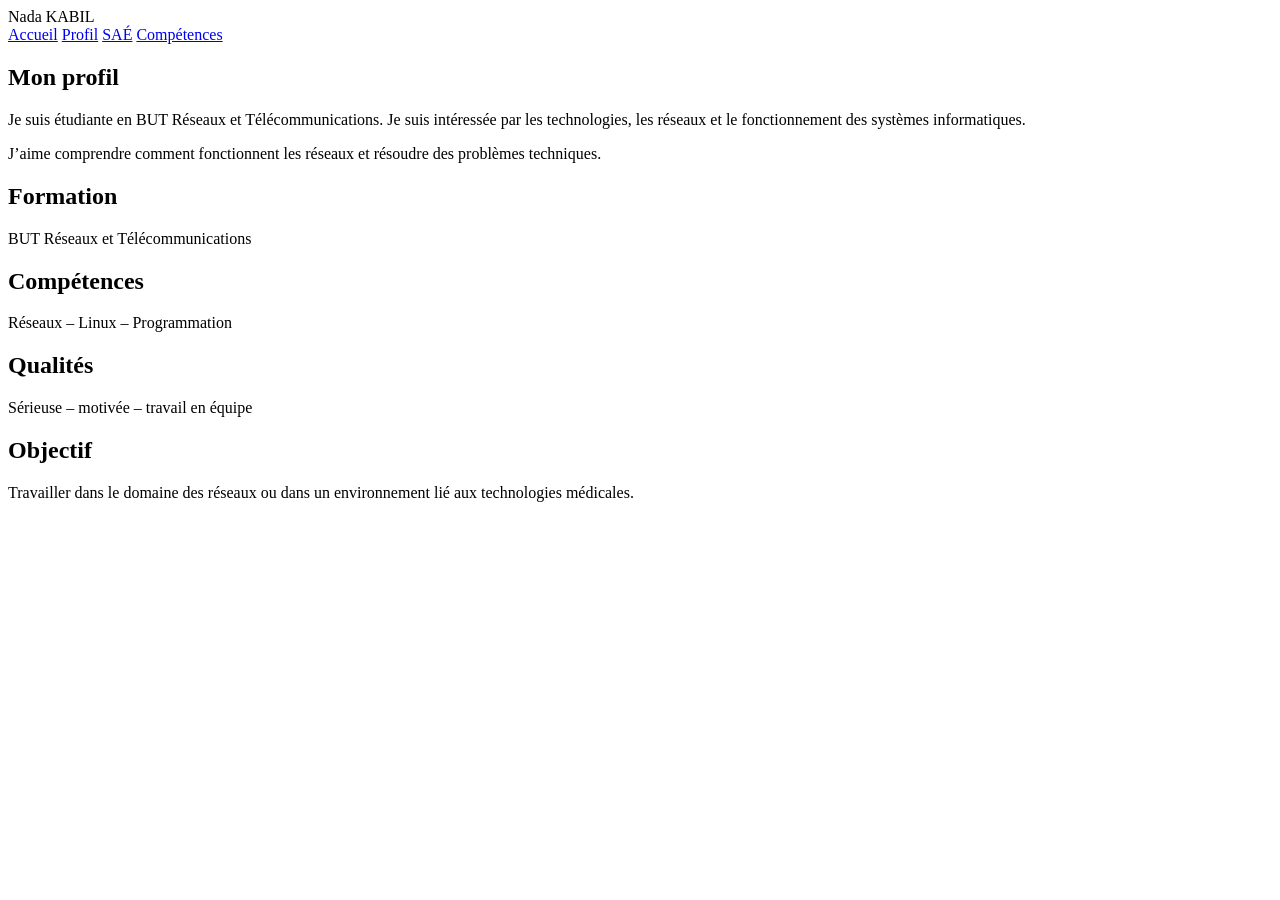
==== presentation.html @ b85b0846 "Add presentation.html for personal profile" ====
<!DOCTYPE html>
<html lang="fr">
<head>
    <meta charset="UTF-8">
    <title>Présentation - Nada</title>
    <link rel="stylesheet" href="style.css">
</head>

<body>

<header>
    <div class="logo">Nada KABIL</div>

    <nav>
        <a href="index.html">Accueil</a>
        <a href="presentation.html">Profil</a>
        <a href="#">SAÉ</a>
        <a href="#">Compétences</a>
    </nav>
</header>

<section class="presentation-new">

    <!-- LEFT -->
    <div class="left fade">
        <h1>Mon profil </h1>

        <p>
            Je suis étudiante en BUT Réseaux et Télécommunications.
            Je suis intéressée par les technologies, les réseaux
            et le fonctionnement des systèmes informatiques.
        </p>

        <p>
            J’aime comprendre comment fonctionnent les réseaux
            et résoudre des problèmes techniques.
        </p>
    </div>

    <!-- RIGHT -->
    <div class="right fade">

        <div class="box">
            <h2> Formation</h2>
            <p>BUT Réseaux et Télécommunications</p>
        </div>

        <div class="box">
            <h2>Compétences</h2>
            <p>Réseaux – Linux – Programmation</p>
        </div>

        <div class="box">
            <h2>Qualités</h2>
            <p>Sérieuse – motivée – travail en équipe</p>
        </div>

        <div class="box">
            <h2>Objectif</h2>
            <p>
                Travailler dans le domaine des réseaux
                ou dans un environnement lié aux technologies médicales.
            </p>
        </div>

    </div>

</section>

</body>
</html>
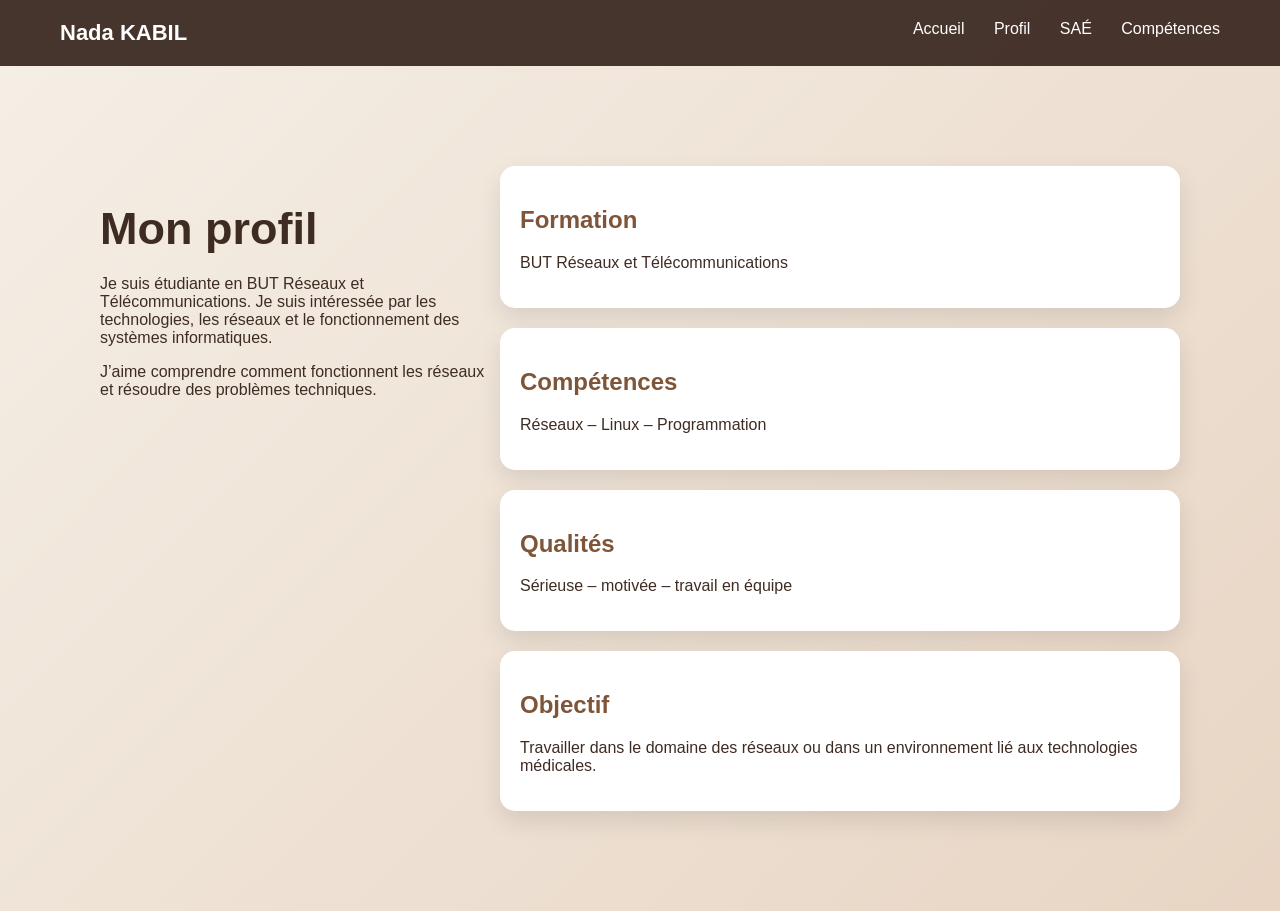
==== commit 3c946484: "Clean up presentation.html formatting and comments Removed unnecessary comments and fixed spacing in" ====
--- a/presentation.html
+++ b/presentation.html
@@ -21,9 +21,8 @@
 
 <section class="presentation-new">
 
-    <!-- LEFT -->
     <div class="left fade">
-        <h1>Mon profil </h1>
+        <h1>Mon profil</h1>
 
         <p>
             Je suis étudiante en BUT Réseaux et Télécommunications.
@@ -37,11 +36,10 @@
         </p>
     </div>
 
-    <!-- RIGHT -->
     <div class="right fade">
 
         <div class="box">
-            <h2> Formation</h2>
+            <h2>Formation</h2>
             <p>BUT Réseaux et Télécommunications</p>
         </div>
 
--- a/style.css
+++ b/style.css
@@ -0,0 +1,156 @@
+body {
+    margin: 0;
+    font-family: 'Segoe UI', sans-serif;
+    background: linear-gradient(135deg, #f5efe6, #e8d5c4);
+    color: #3e2c23;
+}
+
+/* HEADER */
+header {
+    display: flex;
+    justify-content: space-between;
+    padding: 20px 60px;
+    background: rgba(62, 44, 35, 0.95);
+    color: white;
+}
+
+.logo {
+    font-size: 22px;
+    font-weight: bold;
+}
+
+nav a {
+    margin-left: 25px;
+    color: white;
+    text-decoration: none;
+}
+
+/* HERO */
+.hero {
+    display: flex;
+    justify-content: space-between;
+    align-items: center;
+    padding: 100px;
+}
+
+.hero-text {
+    max-width: 500px;
+}
+
+.hero-text h1 {
+    font-size: 50px;
+}
+
+.subtitle {
+    color: #a47148;
+    margin: 15px 0;
+    font-size: 20px;
+}
+
+.hero-text p {
+    line-height: 1.7;
+}
+
+/* BUTTON */
+.btn {
+    display: inline-block;
+    margin-top: 25px;
+    padding: 14px 28px;
+    background: linear-gradient(45deg, #a47148, #7f5539);
+    color: white;
+    text-decoration: none;
+    border-radius: 10px;
+    transition: 0.3s;
+}
+
+.btn:hover {
+    transform: translateY(-3px);
+}
+
+/* IMAGE */
+.hero-img img {
+    width: 320px;
+    border-radius: 20px;
+}
+
+/* ANIMATION */
+.fade {
+    opacity: 0;
+    transform: translateY(20px);
+    animation: fadeUp 1s ease forwards;
+}
+
+.hero-text { animation-delay: 0.3s; }
+.hero-img { animation-delay: 0.6s; }
+
+@keyframes fadeUp {
+    to {
+        opacity: 1;
+        transform: translateY(0);
+    }
+}
+
+/* RESPONSIVE */
+@media (max-width: 900px) {
+    .hero {
+        flex-direction: column;
+        text-align: center;
+    }
+
+    .hero-img img {
+        margin-top: 30px;
+    }
+}
+.presentation-new {
+    display: flex;
+    justify-content: space-between;
+    padding: 100px;
+}
+
+/* LEFT */
+.presentation-new .left {
+    max-width: 400px;
+}
+
+.presentation-new h1 {
+    font-size: 45px;
+    margin-bottom: 20px;
+}
+
+/* RIGHT */
+.presentation-new .right {
+    display: flex;
+    flex-direction: column;
+    gap: 20px;
+}
+
+/* BOXES */
+.box {
+    background: white;
+    padding: 20px;
+    border-radius: 15px;
+    box-shadow: 0 10px 25px rgba(0,0,0,0.1);
+    transition: 0.3s;
+}
+
+.box:hover {
+    transform: translateY(-5px);
+}
+
+.box h2 {
+    color: #7f5539;
+}
+
+/* ANIMATION */
+.fade {
+    opacity: 0;
+    transform: translateY(20px);
+    animation: fadeUp 1s ease forwards;
+}
+
+@keyframes fadeUp {
+    to {
+        opacity: 1;
+        transform: translateY(0);
+    }
+}
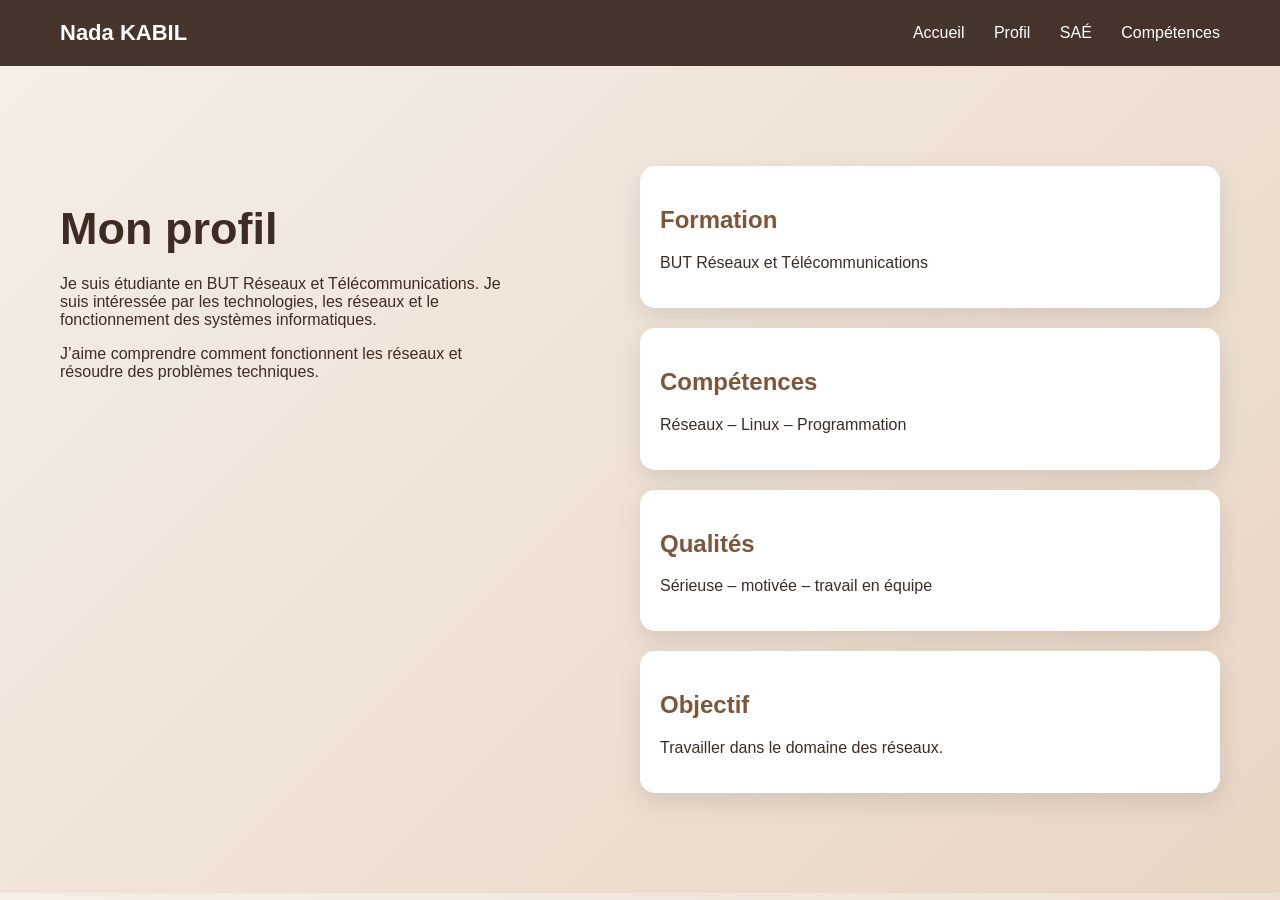
==== commit e45e4e31: "Update objective text in presentation.html" ====
--- a/presentation.html
+++ b/presentation.html
@@ -56,8 +56,8 @@
         <div class="box">
             <h2>Objectif</h2>
             <p>
-                Travailler dans le domaine des réseaux
-                ou dans un environnement lié aux technologies médicales.
+                Travailler dans le domaine des réseaux.
+             
             </p>
         </div>
 
--- a/style.css
+++ b/style.css
@@ -9,6 +9,7 @@
 header {
     display: flex;
     justify-content: space-between;
+    align-items: center;
     padding: 20px 60px;
     background: rgba(62, 44, 35, 0.95);
     color: white;
@@ -28,17 +29,20 @@
 /* HERO */
 .hero {
     display: flex;
+    align-items: center;
     justify-content: space-between;
-    align-items: center;
-    padding: 100px;
+    padding: 0 60px;
+    height: 100vh;
 }
 
+/* TEXT */
 .hero-text {
-    max-width: 500px;
+    width: 45%;
 }
 
 .hero-text h1 {
-    font-size: 50px;
+    font-size: 55px;
+    margin: 0;
 }
 
 .subtitle {
@@ -64,13 +68,26 @@
 }
 
 .btn:hover {
-    transform: translateY(-3px);
+    transform: translateY(-5px) scale(1.05);
 }
 
 /* IMAGE */
+.hero-img {
+    width: 45%;
+    display: flex;
+    justify-content: center;
+}
+
 .hero-img img {
-    width: 320px;
+    width: 100%;
+    max-width: 420px;
     border-radius: 20px;
+    object-fit: contain;
+    transition: 0.4s;
+}
+
+.hero-img img:hover {
+    transform: scale(1.05) rotate(1deg);
 }
 
 /* ANIMATION */
@@ -80,8 +97,13 @@
     animation: fadeUp 1s ease forwards;
 }
 
-.hero-text { animation-delay: 0.3s; }
-.hero-img { animation-delay: 0.6s; }
+.hero-text {
+    animation-delay: 0.3s;
+}
+
+.hero-img {
+    animation-delay: 0.6s;
+}
 
 @keyframes fadeUp {
     to {
@@ -90,41 +112,30 @@
     }
 }
 
-/* RESPONSIVE */
-@media (max-width: 900px) {
-    .hero {
-        flex-direction: column;
-        text-align: center;
-    }
+/* ===== PRESENTATION ===== */
 
-    .hero-img img {
-        margin-top: 30px;
-    }
-}
 .presentation-new {
     display: flex;
     justify-content: space-between;
-    padding: 100px;
+    padding: 100px 60px;
 }
 
-/* LEFT */
 .presentation-new .left {
-    max-width: 400px;
+    width: 40%;
 }
 
-.presentation-new h1 {
+.presentation-new .left h1 {
     font-size: 45px;
     margin-bottom: 20px;
 }
 
-/* RIGHT */
 .presentation-new .right {
+    width: 50%;
     display: flex;
     flex-direction: column;
     gap: 20px;
 }
 
-/* BOXES */
 .box {
     background: white;
     padding: 20px;
@@ -141,16 +152,31 @@
     color: #7f5539;
 }
 
-/* ANIMATION */
-.fade {
-    opacity: 0;
-    transform: translateY(20px);
-    animation: fadeUp 1s ease forwards;
-}
+/* RESPONSIVE */
+@media (max-width: 900px) {
+    .hero {
+        flex-direction: column;
+        text-align: center;
+        height: auto;
+        padding: 40px;
+    }
 
-@keyframes fadeUp {
-    to {
-        opacity: 1;
-        transform: translateY(0);
+    .hero-text,
+    .hero-img {
+        width: 100%;
+    }
+
+    .hero-img img {
+        margin-top: 30px;
+        width: 250px;
+    }
+
+    .presentation-new {
+        flex-direction: column;
+    }
+
+    .presentation-new .left,
+    .presentation-new .right {
+        width: 100%;
     }
 }
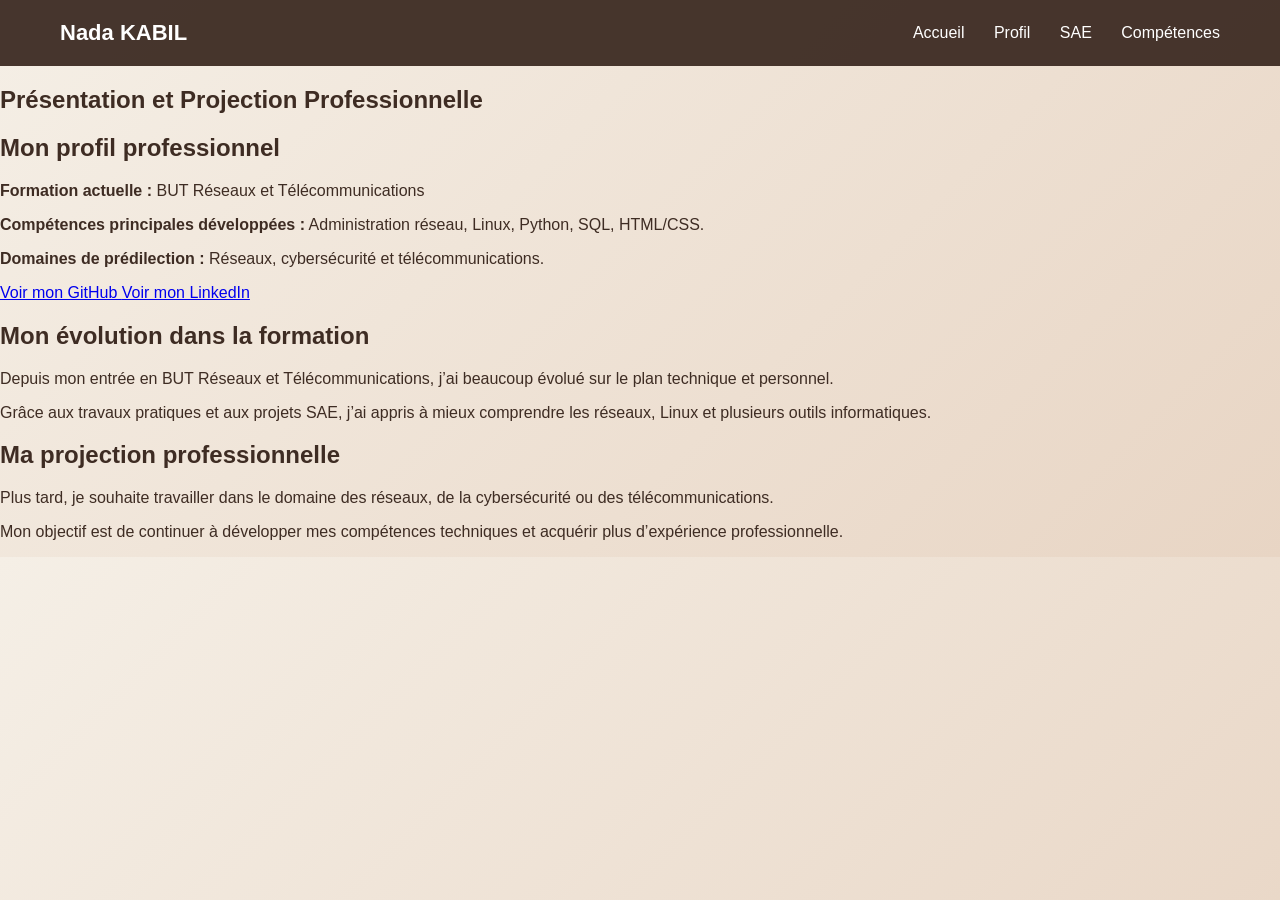
==== commit 44dcdca6: "Update presentation.html" ====
--- a/presentation.html
+++ b/presentation.html
@@ -5,7 +5,6 @@
     <title>Présentation - Nada</title>
     <link rel="stylesheet" href="style.css">
 </head>
-
 <body>
 
 <header>
@@ -14,52 +13,61 @@
     <nav>
         <a href="index.html">Accueil</a>
         <a href="presentation.html">Profil</a>
-        <a href="#">SAÉ</a>
+        <a href="sae.html">SAE</a>
         <a href="#">Compétences</a>
     </nav>
 </header>
 
-<section class="presentation-new">
+<section class="profil-page fade">
 
-    <div class="left fade">
-        <h1>Mon profil</h1>
+    <h1>Présentation et Projection Professionnelle</h1>
+
+    <div class="profil-section">
+        <h2>Mon profil professionnel</h2>
+
+        <p><strong>Formation actuelle :</strong> BUT Réseaux et Télécommunications</p>
+
+        <p><strong>Compétences principales développées :</strong> Administration réseau, Linux, Python, SQL, HTML/CSS.</p>
+
+        <p><strong>Domaines de prédilection :</strong> Réseaux, cybersécurité et télécommunications.</p>
+
+        <a href="https://github.com/" class="btn-github" target="_blank">
+            Voir mon GitHub
+        </a>
+
+        <a href="https://linkedin.com/" class="btn-linkedin" target="_blank">
+            Voir mon LinkedIn
+        </a>
+    </div>
+
+    <div class="profil-section">
+        <h2>Mon évolution dans la formation</h2>
 
         <p>
-            Je suis étudiante en BUT Réseaux et Télécommunications.
-            Je suis intéressée par les technologies, les réseaux
-            et le fonctionnement des systèmes informatiques.
+            Depuis mon entrée en BUT Réseaux et Télécommunications,
+            j’ai beaucoup évolué sur le plan technique et personnel.
         </p>
 
         <p>
-            J’aime comprendre comment fonctionnent les réseaux
-            et résoudre des problèmes techniques.
+            Grâce aux travaux pratiques et aux projets SAE,
+            j’ai appris à mieux comprendre les réseaux,
+            Linux et plusieurs outils informatiques.
         </p>
+
     </div>
 
-    <div class="right fade">
+    <div class="profil-section">
+        <h2>Ma projection professionnelle</h2>
 
-        <div class="box">
-            <h2>Formation</h2>
-            <p>BUT Réseaux et Télécommunications</p>
-        </div>
+        <p>
+            Plus tard, je souhaite travailler dans le domaine
+            des réseaux, de la cybersécurité ou des télécommunications.
+        </p>
 
-        <div class="box">
-            <h2>Compétences</h2>
-            <p>Réseaux – Linux – Programmation</p>
-        </div>
-
-        <div class="box">
-            <h2>Qualités</h2>
-            <p>Sérieuse – motivée – travail en équipe</p>
-        </div>
-
-        <div class="box">
-            <h2>Objectif</h2>
-            <p>
-                Travailler dans le domaine des réseaux.
-             
-            </p>
-        </div>
+        <p>
+            Mon objectif est de continuer à développer mes compétences
+            techniques et acquérir plus d’expérience professionnelle.
+        </p>
 
     </div>
 
